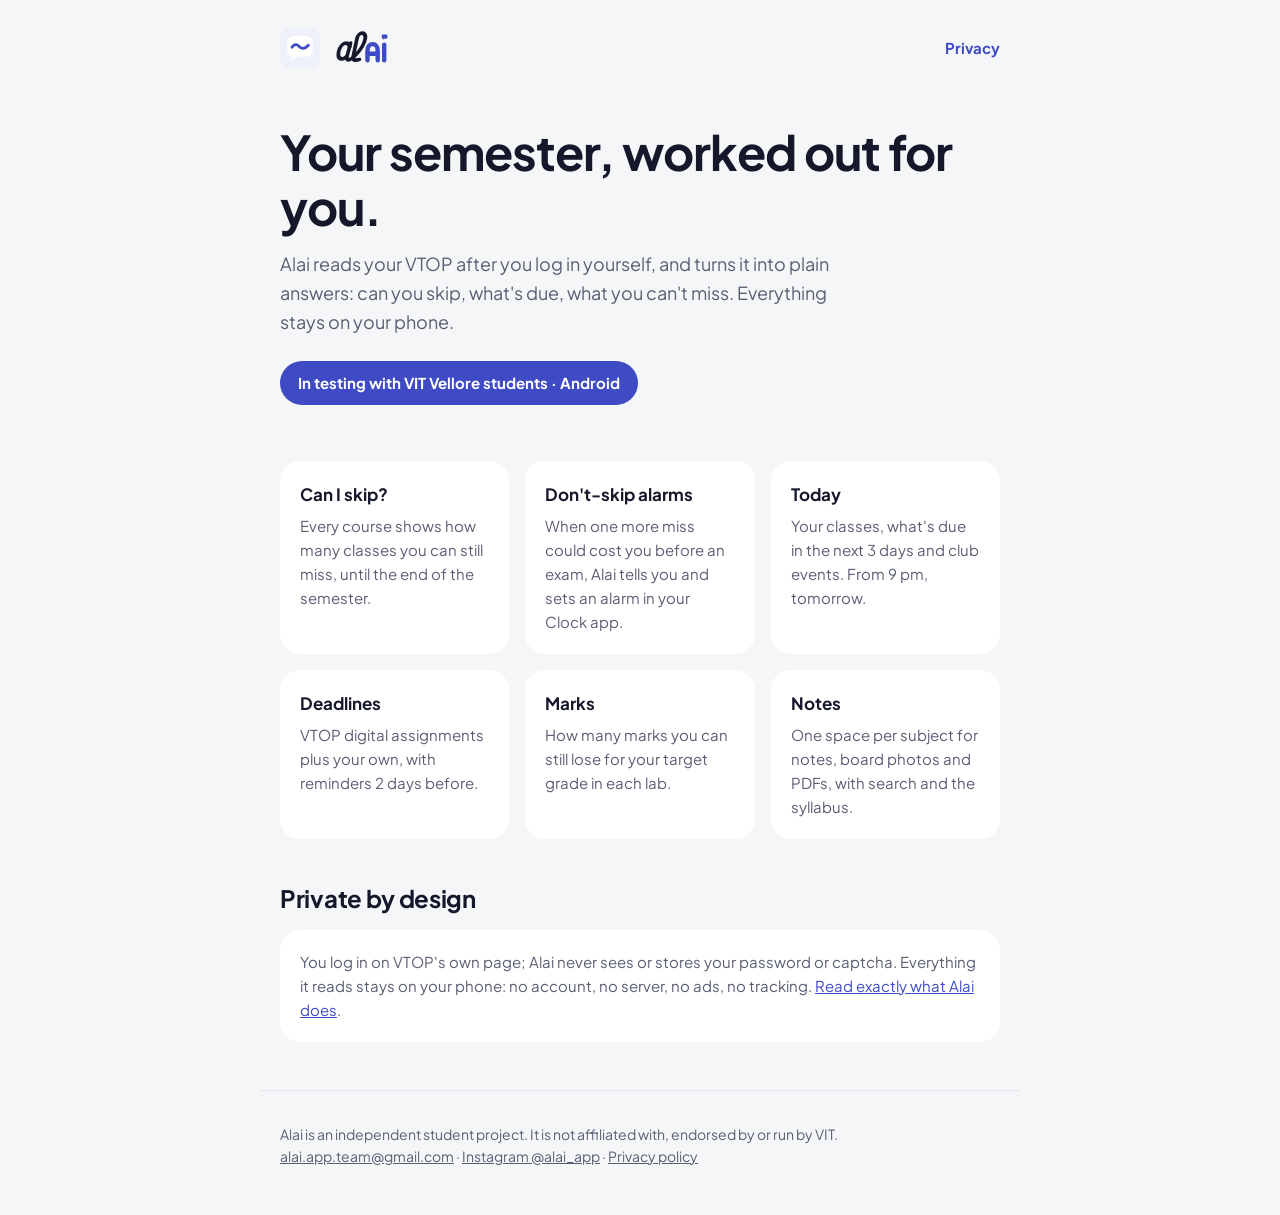
==== index.html @ 5bf374a2 "Alai website: home page and privacy policy Co-Authored-By: Claude Opus 5.5 <noreply@anthropic.com>" ====
<!doctype html>
<html lang="en">
<head>
<meta charset="utf-8">
<meta name="viewport" content="width=device-width, initial-scale=1">
<title>Alai: your AI ally</title>
<meta name="description" content="Alai knows your semester: can-I-skip for every course, deadlines, notes and don't-skip alarms for VIT Vellore students. Your data stays on your phone.">
<meta property="og:title" content="Alai: your AI ally">
<meta property="og:description" content="Attendance, deadlines and notes for VIT Vellore students. Your data stays on your phone.">
<meta property="og:image" content="https://getalai.in/assets/icon-512.png">
<link rel="icon" href="/assets/favicon.png">
<link rel="preconnect" href="https://fonts.googleapis.com">
<link rel="preconnect" href="https://fonts.gstatic.com" crossorigin>
<link href="https://fonts.googleapis.com/css2?family=Plus+Jakarta+Sans:wght@400;600;700;800&display=swap" rel="stylesheet">
<link rel="stylesheet" href="/assets/site.css">
</head>
<body>
<header>
  <img class="icon" src="/assets/icon.svg" alt="">
  <img class="wordmark wordmark-light" src="/assets/wordmark-light.svg" alt="Alai">
  <img class="wordmark wordmark-dark" src="/assets/wordmark-dark.svg" alt="Alai">
  <nav><a href="/privacy/">Privacy</a></nav>
</header>

<main>
  <div class="hero">
    <h1>Your semester, worked out for you.</h1>
    <p>Alai reads your VTOP after you log in yourself, and turns it into plain answers: can you skip, what's due, what you can't miss. Everything stays on your phone.</p>
    <span class="badge">In testing with VIT Vellore students · Android</span>
  </div>

  <div class="grid">
    <div class="card"><h3>Can I skip?</h3><p>Every course shows how many classes you can still miss, until the end of the semester.</p></div>
    <div class="card"><h3>Don't-skip alarms</h3><p>When one more miss could cost you before an exam, Alai tells you and sets an alarm in your Clock app.</p></div>
    <div class="card"><h3>Today</h3><p>Your classes, what's due in the next 3 days and club events. From 9 pm, tomorrow.</p></div>
    <div class="card"><h3>Deadlines</h3><p>VTOP digital assignments plus your own, with reminders 2 days before.</p></div>
    <div class="card"><h3>Marks</h3><p>How many marks you can still lose for your target grade in each lab.</p></div>
    <div class="card"><h3>Notes</h3><p>One space per subject for notes, board photos and PDFs, with search and the syllabus.</p></div>
  </div>

  <section>
    <h2>Private by design</h2>
    <div class="card">
      <p>You log in on VTOP's own page; Alai never sees or stores your password or captcha. Everything it reads stays on your phone: no account, no server, no ads, no tracking. <a href="/privacy/">Read exactly what Alai does</a>.</p>
    </div>
  </section>
</main>

<footer>
  Alai is an independent student project. It is not affiliated with, endorsed by or run by VIT.<br>
  <a href="mailto:alai.app.team@gmail.com">alai.app.team@gmail.com</a> · <a href="https://instagram.com/alai_app">Instagram @alai_app</a> · <a href="/privacy/">Privacy policy</a>
</footer>
</body>
</html>
---- assets/site.css ----
:root {
  --page: #F5F6F8;
  --card: #FFFFFF;
  --ink: #15172A;
  --muted: #5A5E73;
  --accent: #3F4BC4;
  --line: #E3E5EC;
  --risk: #C92A2A;
  --safe: #2B8A3E;
}
@media (prefers-color-scheme: dark) {
  :root {
    --page: #0F1115;
    --card: #1A1D24;
    --ink: #F1F2F6;
    --muted: #A3A7B8;
    --accent: #8C95FF;
    --line: #2A2E38;
    --risk: #FF8787;
    --safe: #8CE99A;
  }
}

* { box-sizing: border-box; }
body {
  margin: 0;
  background: var(--page);
  color: var(--ink);
  font-family: 'Plus Jakarta Sans', system-ui, -apple-system, 'Segoe UI', sans-serif;
  font-size: 16px;
  line-height: 1.6;
}
a { color: var(--accent); }
main, header, footer { max-width: 760px; margin: 0 auto; padding: 0 20px; }

header { display: flex; align-items: center; gap: 12px; padding-top: 28px; }
header img.icon { width: 40px; height: 40px; border-radius: 10px; }
header .wordmark { height: 34px; }
header nav { margin-left: auto; display: flex; gap: 18px; font-weight: 700; font-size: 15px; }
header nav a { text-decoration: none; }

.wordmark-dark { display: none; }
@media (prefers-color-scheme: dark) {
  .wordmark-light { display: none; }
  .wordmark-dark { display: inline; }
}

.hero { padding: 56px 0 32px; }
.hero h1 { font-size: clamp(32px, 7vw, 48px); line-height: 1.15; margin: 0 0 16px; letter-spacing: -1px; }
.hero p { font-size: 18px; color: var(--muted); margin: 0; max-width: 560px; }
.badge {
  display: inline-block; margin-top: 24px; padding: 10px 18px; border-radius: 999px;
  background: var(--accent); color: #fff; font-weight: 700; font-size: 15px;
}
@media (prefers-color-scheme: dark) { .badge { color: #0F1115; } }

.grid { display: grid; grid-template-columns: repeat(auto-fit, minmax(220px, 1fr)); gap: 16px; margin: 24px 0 40px; }
.card { background: var(--card); border-radius: 20px; padding: 20px; }
.card h2, .card h3 { margin: 0 0 6px; font-size: 17px; }
.card p { margin: 0; color: var(--muted); font-size: 15px; }

section { margin: 40px 0; }
section h2 { font-size: 24px; margin: 0 0 12px; letter-spacing: -0.3px; }

.doc .card { margin: 16px 0; }
.doc h2 { font-size: 20px; margin: 32px 0 8px; }
.doc ul { padding-left: 20px; }
.doc li { margin: 6px 0; }
.doc table { width: 100%; border-collapse: collapse; font-size: 15px; }
.doc th, .doc td { text-align: left; padding: 10px 8px; border-bottom: 1px solid var(--line); vertical-align: top; }
.doc .wide { overflow-x: auto; }
.meta { color: var(--muted); font-size: 14px; }
.never li::marker { content: '✕  '; color: var(--risk); }
.kept li::marker { content: '✓  '; color: var(--safe); }

footer { padding: 32px 20px 48px; color: var(--muted); font-size: 14px; border-top: 1px solid var(--line); margin-top: 48px; }
footer a { color: var(--muted); }
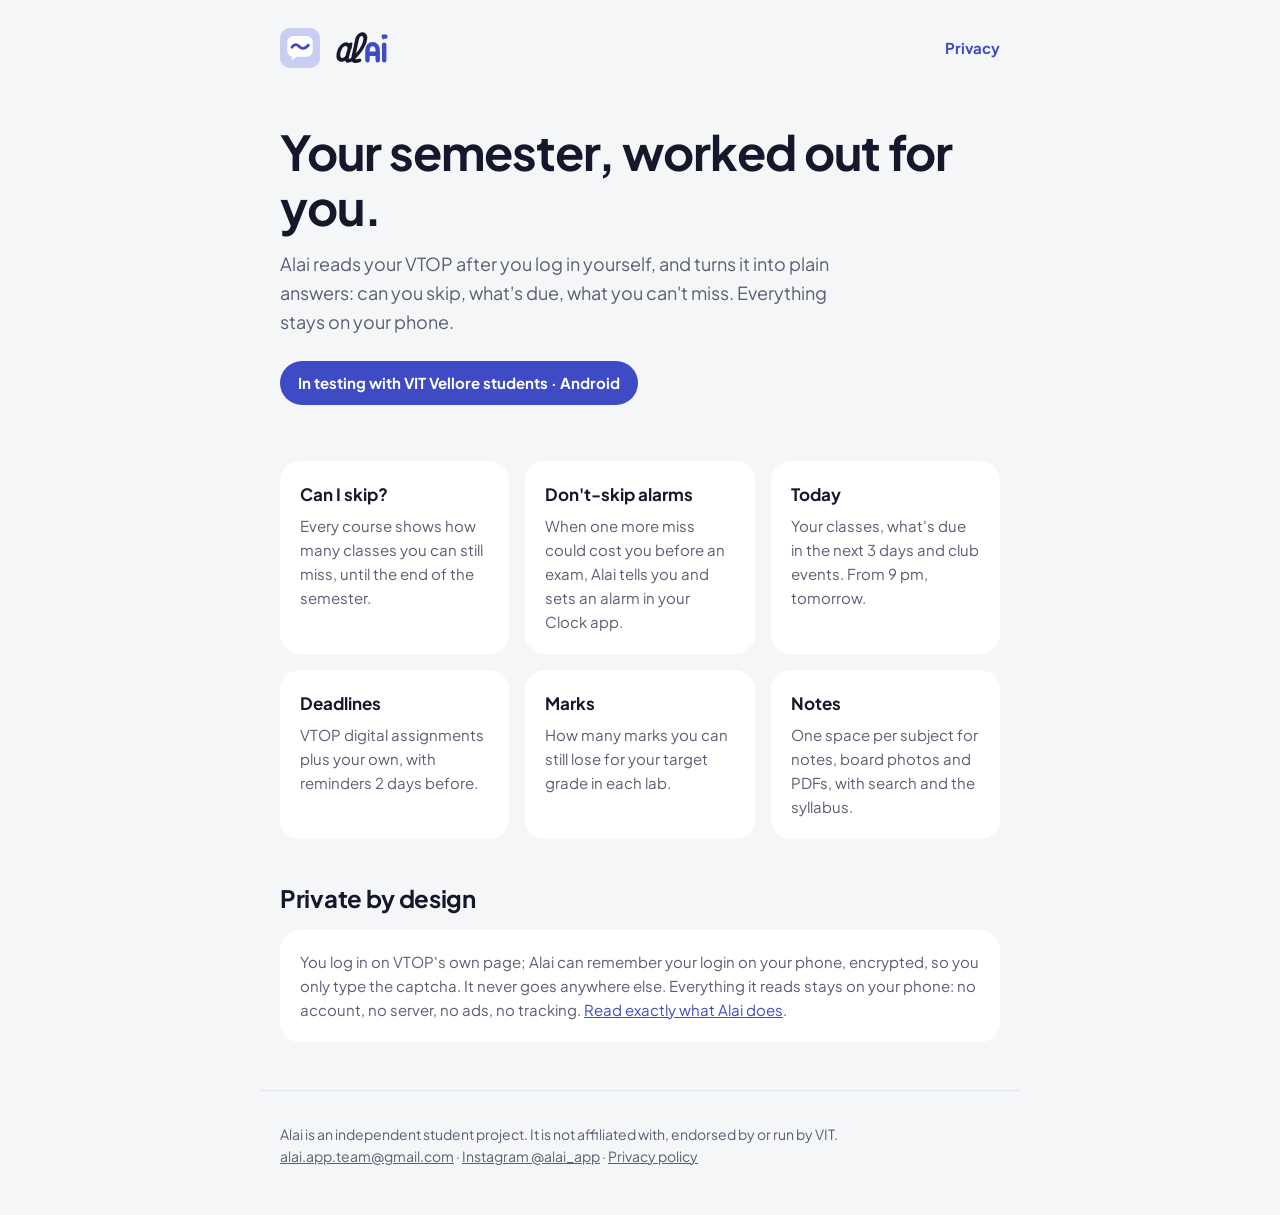
==== commit 3de264f2: "Privacy: remembered VTOP login and the app lock Co-Authored-By: Claude Opus 5.5 <noreply@anthropic.c" ====
--- a/index.html
+++ b/index.html
@@ -41,7 +41,7 @@
   <section>
     <h2>Private by design</h2>
     <div class="card">
-      <p>You log in on VTOP's own page; Alai never sees or stores your password or captcha. Everything it reads stays on your phone: no account, no server, no ads, no tracking. <a href="/privacy/">Read exactly what Alai does</a>.</p>
+      <p>You log in on VTOP's own page; Alai can remember your login on your phone, encrypted, so you only type the captcha. It never goes anywhere else. Everything it reads stays on your phone: no account, no server, no ads, no tracking. <a href="/privacy/">Read exactly what Alai does</a>.</p>
     </div>
   </section>
 </main>
